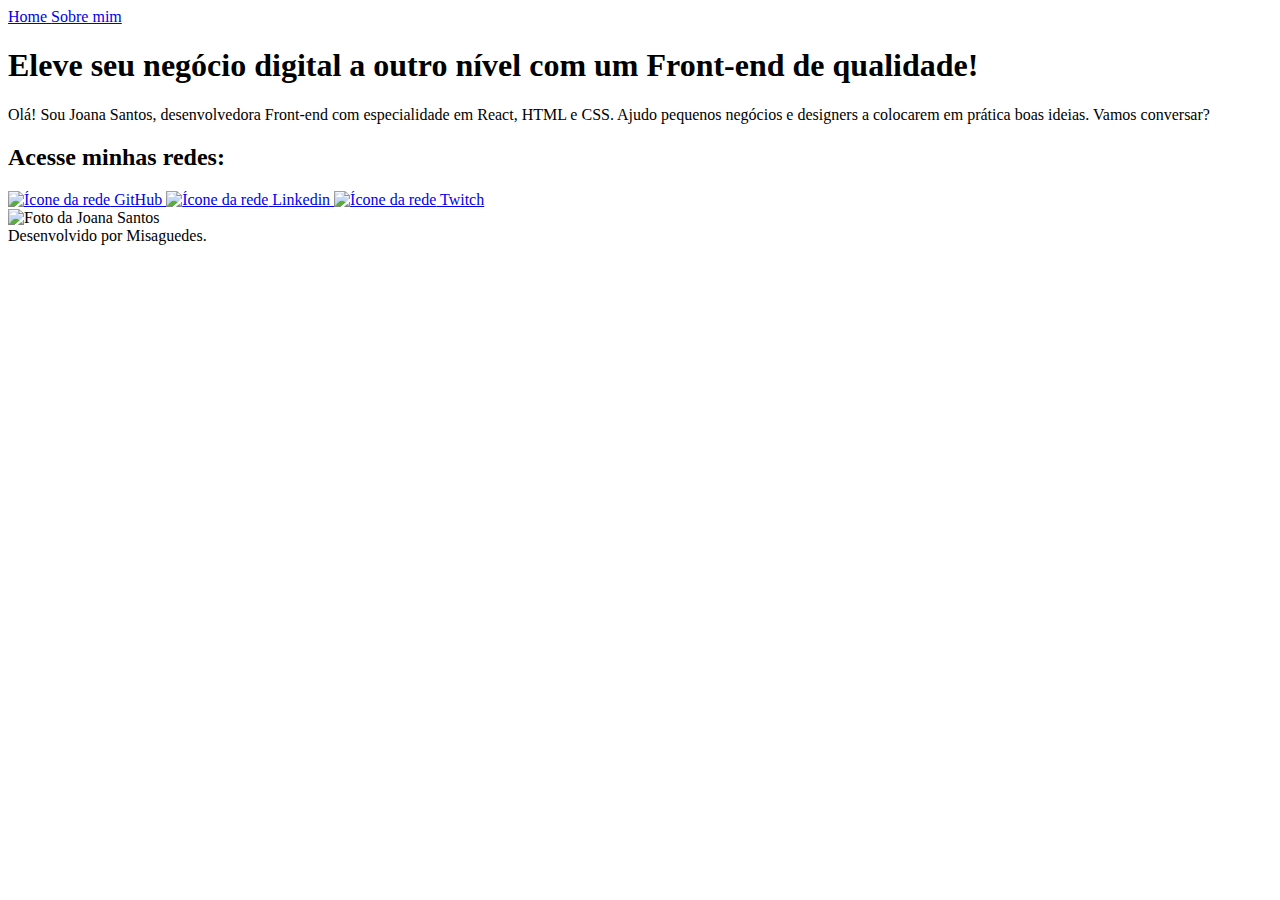
==== index.html @ 11a29be8 "Add files via upload" ====
<!DOCTYPE html>
<html lang="pt-br">

<head>
    <meta charset="UTF-8">
    <meta name="viewport" content="width=device-width, initial-scale=1.0">
    <title> Portfolio </title>
    <link rel="stylesheet" href="../css/style.css">
</head>

<body>
    
    <header class="cabecalho">
        
        <nav class="cabecalho_menu">
            <a class="cabecalho_menu_link" href="index.html"> Home </a>
            <a class="cabecalho_menu_link" href="about.html"> Sobre mim </a>
        </nav>
    
    </header>
    
    <main class="apresentacao">
        
        <section class="apresentacao_conteudo">

            <h1 class="apresentacao_conteudo_titulo"> Eleve seu negócio digital a outro nível <strong class="titulo-destaque"> com um Front-end de qualidade! </strong> </h1>
            
            <p class="apresentacao_conteudo_paragrafo"> Olá! Sou Joana Santos, desenvolvedora Front-end com especialidade em React, HTML e CSS. Ajudo pequenos
                negócios e designers a colocarem em prática boas ideias. Vamos conversar? </p>
            
            <div class="aprensentacao_links">
                
                <h2 class="apresentacao_links_subtitulo"> Acesse minhas redes: </h2>

                <a class="apresentacao_links_redes" href="https://github.com/misaguedes"> <img src="../assets/github.png" alt="Ícone da rede"> GitHub </a>

                <a class="apresentacao_links_redes" href="https://linkedin.com/in/misaguedes"> <img src="../assets/linkedin.png" alt="Ícone da rede"> Linkedin </a>

                <a class="apresentacao_links_redes" href="https://twitch.tv/guilimadev"> <img src="../assets/twitch.png" alt="Ícone da rede"> Twitch </a>

            </div>

        </section>
                
        <img class="apresentacao_imagem" src="../assets/Imagem.png" alt="Foto da Joana Santos">


    </main>
    
    <footer class="rodape"> Desenvolvido por Misaguedes. </footer>

</body>

</html>
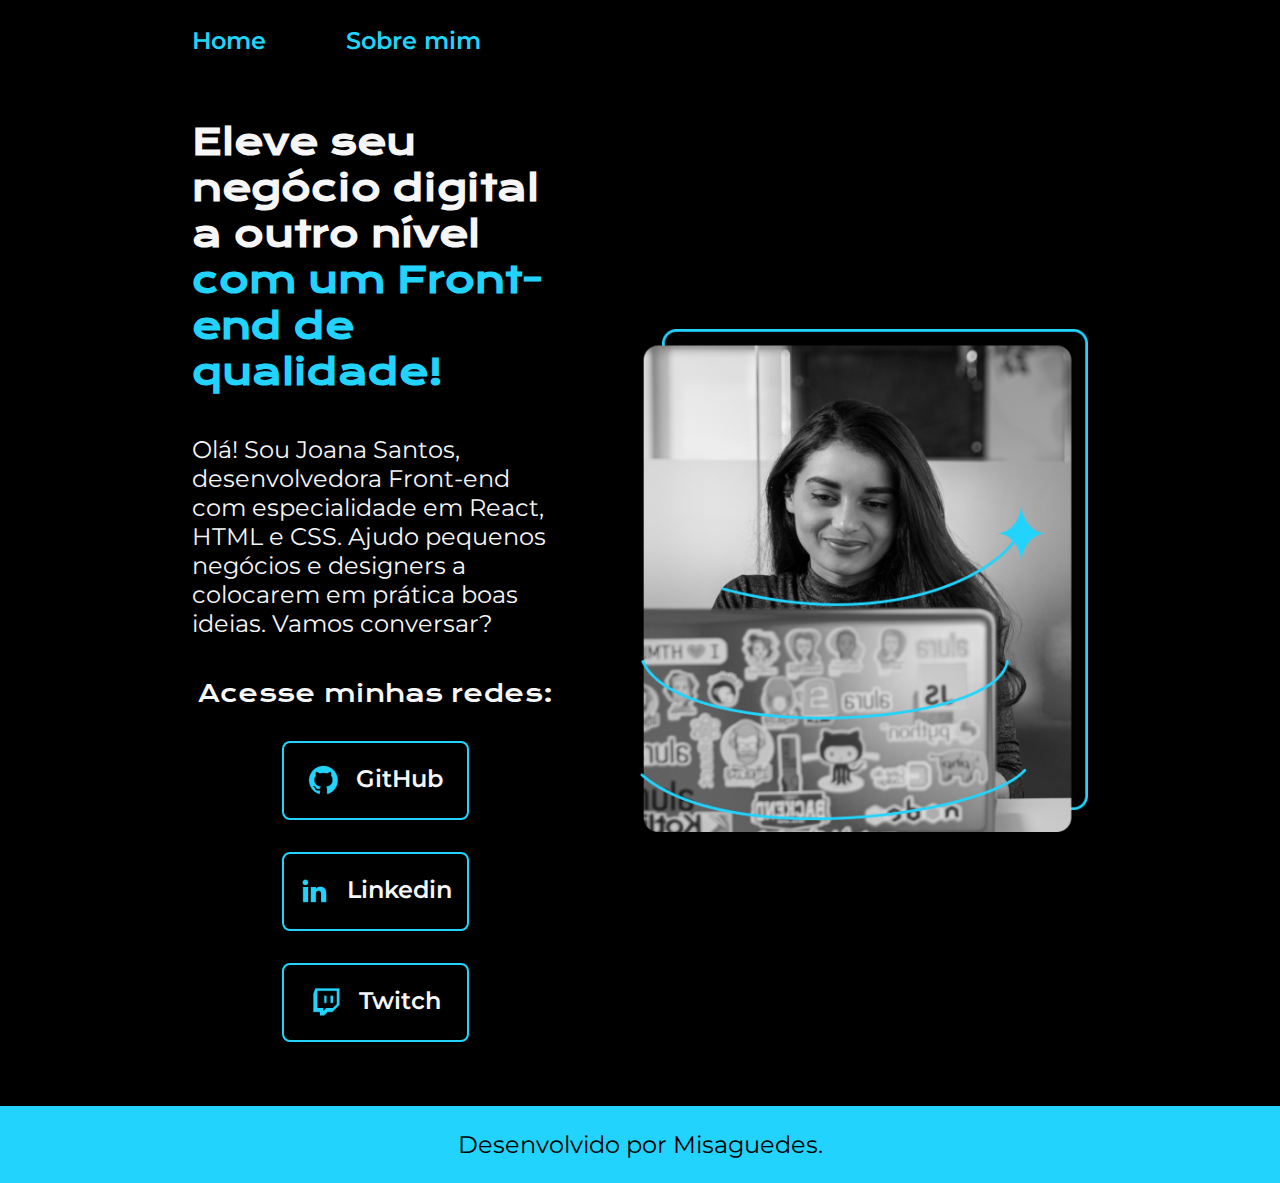
==== commit b8e877e4: "Add files via upload" ====
--- a/index.html
+++ b/index.html
@@ -32,17 +32,17 @@
                 
                 <h2 class="apresentacao_links_subtitulo"> Acesse minhas redes: </h2>
 
-                <a class="apresentacao_links_redes" href="https://github.com/misaguedes"> <img src="../assets/github.png" alt="Ícone da rede"> GitHub </a>
+                <a class="apresentacao_links_redes" href="https://github.com/misaguedes"> <img src="./assets/github.png" alt="Ícone da rede"> GitHub </a>
 
-                <a class="apresentacao_links_redes" href="https://linkedin.com/in/misaguedes"> <img src="../assets/linkedin.png" alt="Ícone da rede"> Linkedin </a>
+                <a class="apresentacao_links_redes" href="https://linkedin.com/in/misaguedes"> <img src="./assets/linkedin.png" alt="Ícone da rede"> Linkedin </a>
 
-                <a class="apresentacao_links_redes" href="https://twitch.tv/guilimadev"> <img src="../assets/twitch.png" alt="Ícone da rede"> Twitch </a>
+                <a class="apresentacao_links_redes" href="https://twitch.tv/guilimadev"> <img src="./assets/twitch.png" alt="Ícone da rede"> Twitch </a>
 
             </div>
 
         </section>
                 
-        <img class="apresentacao_imagem" src="../assets/Imagem.png" alt="Foto da Joana Santos">
+        <img class="apresentacao_imagem" src="./assets/Imagem.png" alt="Foto da Joana Santos">
 
 
     </main>
--- a/css/style.css
+++ b/css/style.css
@@ -0,0 +1,171 @@
+/* Fontes = google fonts*/
+
+@import url('https://fonts.googleapis.com/css2?family=Krona+One&family=Montserrat&display=swap');
+@import url('https://fonts.googleapis.com/css2?family=Montserrat:wght@600&display=swap');
+
+
+/* Reset CSS */ 
+* {
+    margin: 0;
+    padding: 0;
+}
+
+/* Declaração das Variáveis */
+
+:root { 
+    --cor-principal: #000000;
+    --cor-secudaria: #f6f6f6;
+    --cor-destaque: #22D4FD;
+    --cor-hover: #272727;
+
+    --fonte-principal: 'Krona One', sans-serif;
+    --fonte-securaria: 'Montserrat', sans-serif;
+}
+
+/* Início estilização HEADER */
+
+.cabecalho {
+    padding: 2% 0 0 15%;
+}
+
+.cabecalho_menu {
+    display: flex;
+    gap: 80px;
+
+}
+
+.cabecalho_menu_link {
+    color: var(--cor-destaque);
+
+    font-family: var(--fonte-securaria);
+    font-size: 1.5rem;
+    font-weight: 600;
+    text-decoration: none;
+}
+
+
+/* Início estilização MAIN */
+
+body {
+    
+    
+    box-sizing: border-box;
+    
+    background-color: var(--cor-principal);
+    color: var(--cor-secudaria);
+}
+
+.titulo-destaque {
+    color: var(--cor-destaque);
+}
+
+.apresentacao {
+    padding: 5% 15%;
+
+    display: flex;
+    align-items: center;
+    justify-content: space-between;
+    gap: 82px;
+}
+
+.apresentacao_conteudo {
+    width: 50%;
+
+    display: flex;
+    flex-direction: column;
+    gap: 40px;
+    }
+
+.apresentacao_conteudo_titulo {
+    font-size: 2.25rem;
+    font-family: var(--fonte-principal);
+}
+
+.apresentacao_conteudo_paragrafo {
+    font-size: 1.5rem;
+    font-family: var(--fonte-securaria);
+}
+
+.aprensentacao_links {
+    display: flex;
+    flex-direction: column;
+    justify-content: space-between;
+    align-items: center;
+    gap: 32px;
+}
+
+.apresentacao_links_subtitulo {
+    font-family: var(--fonte-principal);
+    font-weight: 400;
+    font-size: 1.5rem;
+}
+
+.apresentacao_links_redes {
+    color: var(--cor-secudaria);
+    
+    width: 50%;
+    padding: 21.5px 0;
+        
+    border-radius: 8px;
+    border: 2px solid var(--cor-destaque);
+     
+    display: flex;
+    gap: 16px;
+    justify-content: center;
+        
+    text-decoration: none;
+    font-family: var(--fonte-securaria);
+    font-weight: 600;
+    font-size: 1.5rem;
+    text-align: center;
+}
+
+.apresentacao_links_redes:hover {
+    background-color: var(--cor-hover);
+    border: 4px solid var(--cor-destaque);
+}
+
+.apresentacao_imagem {
+width: 50%;
+}
+
+/* Início estilização FOOTER */
+
+.rodape {
+    background-color: var(--cor-destaque);
+    color: var(--cor-principal);
+
+    padding: 24px;
+
+    font-family: var(--fonte-securaria);
+    font-weight: 400;
+    font-size: 1.5rem;
+    text-align: center;
+}
+
+/* Media Queries */
+
+@media (max-width: 1200px) {
+    .cabecalho
+    {
+        padding: 10%;
+    }
+
+    .cabecalho_menu
+    {
+        justify-content: center;
+    }
+
+    .apresentacao
+    {
+        flex-direction: column-reverse;
+        padding: 5%;
+    }
+
+    .apresentacao_conteudo
+    {
+        width: auto;
+    }
+ 
+
+}